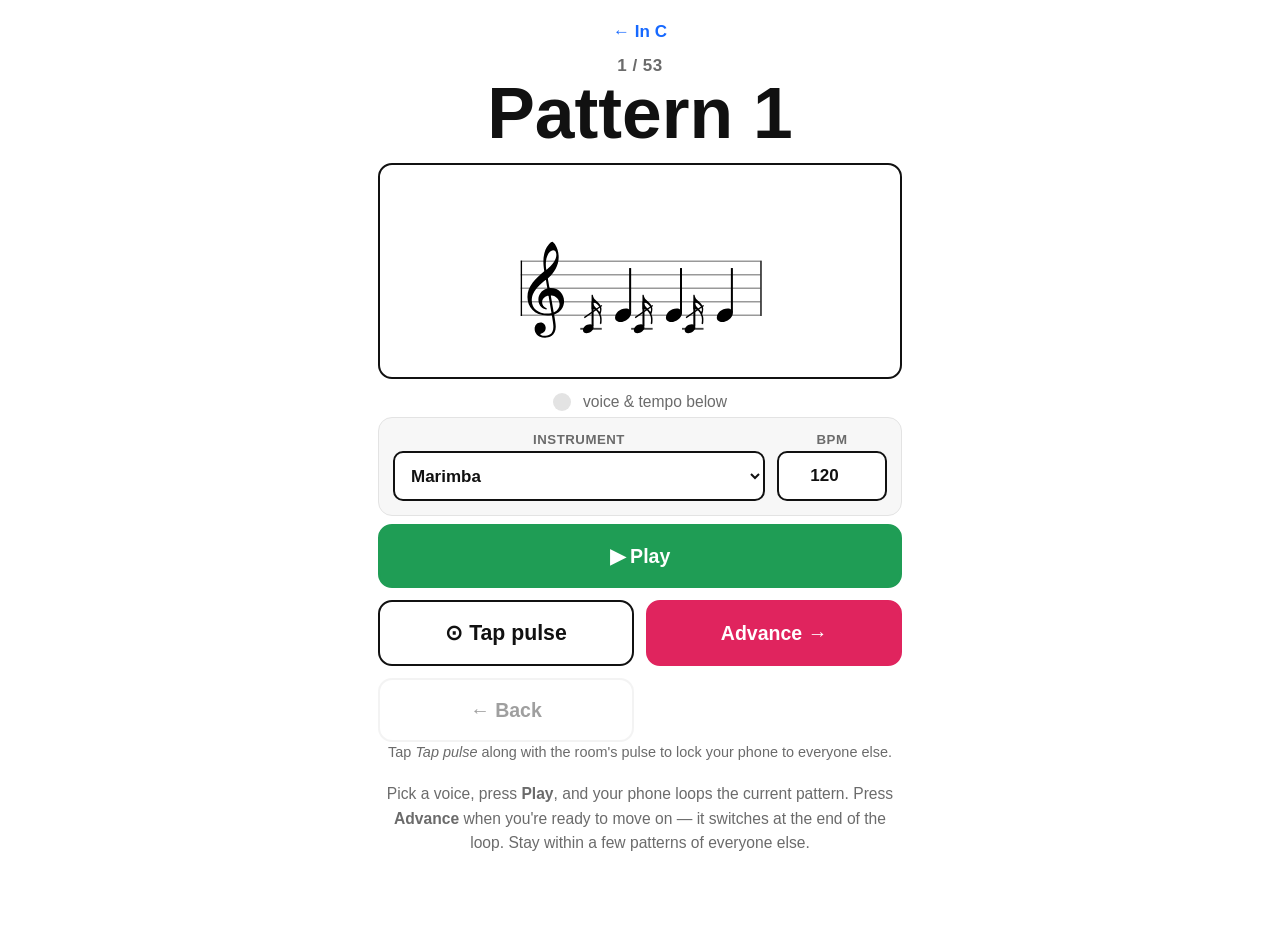
==== player.html @ ad8d4070 "Checkpoint: In C collective performance tool (3 views) Static site for an in-person performance of T" ====
<!doctype html>
<html lang="en">
<head>
  <meta charset="utf-8">
  <meta name="viewport" content="width=device-width, initial-scale=1, viewport-fit=cover">
  <title>In C — Player</title>
  <link rel="stylesheet" href="css/style.css">
</head>
<body>
  <div class="wrap player" style="max-width:560px">
    <a class="backlink" href="index.html">← In C</a>

    <div class="pcount"><span id="pos">1</span> / 53</div>
    <div class="pnum">Pattern <span id="num">1</span></div>

    <div class="stage" id="stage"></div>
    <div class="queued" id="queued">→ advancing at end of this loop</div>
    <div class="endnote" id="endnote">
      <strong>Pattern 53 — the ending.</strong> Stay here and keep looping until the whole ensemble arrives,
      then swell up and down together and drop out when you wish.
    </div>

    <div class="row" style="margin:14px 0 6px">
      <span class="pulse-dot" id="dot"></span>
      <span class="bpm-readout note">voice &amp; tempo below</span>
    </div>

    <div class="controls" style="position:static;justify-content:center">
      <div class="field" style="flex:1">
        <label for="voice">Instrument</label>
        <select id="voice" style="width:100%"></select>
      </div>
      <div class="field">
        <label for="bpm">BPM</label>
        <input id="bpm" type="number" min="20" max="400" step="1" value="120" inputmode="numeric">
      </div>
    </div>

    <div class="player-controls">
      <button id="play" class="go full">▶ Play</button>
      <button id="tap" class="secondary tap-btn">⊙ Tap pulse</button>
      <button id="advance" class="accent">Advance →</button>
      <button id="back" class="ghost">← Back</button>
    </div>
    <div class="tap-hint">Tap <em>Tap pulse</em> along with the room's pulse to lock your phone to everyone else.</div>

    <p class="note" style="margin-top:22px">
      Pick a voice, press <strong>Play</strong>, and your phone loops the current pattern. Press
      <strong>Advance</strong> when you're ready to move on — it switches at the end of the loop. Stay within a
      few patterns of everyone else.
    </p>
  </div>

  <script src="vendor/Tone.js"></script>
  <script src="vendor/vexflow.js"></script>
  <script src="js/score-data.js"></script>
  <script src="js/notation.js"></script>
  <script src="js/audio.js"></script>
  <script src="js/player.js"></script>
</body>
</html>
---- css/style.css ----
/* In C — collective performance tool. Bright, white, high-contrast, large touch targets. */
:root {
  --bg: #ffffff;
  --ink: #111111;
  --muted: #6b6b6b;
  --line: #e3e3e3;
  --accent: #e0245e;      /* active-note / live highlight */
  --accent2: #1769ff;     /* links / actions */
  --good: #1f9d55;
  --panel: #f7f7f7;
  --radius: 14px;
  --maxw: 980px;
  font-size: 17px;
}

* { box-sizing: border-box; }

html, body {
  margin: 0;
  padding: 0;
  background: var(--bg);
  color: var(--ink);
  font-family: -apple-system, BlinkMacSystemFont, "Segoe UI", Roboto, Helvetica, Arial, sans-serif;
  -webkit-text-size-adjust: 100%;
  -webkit-tap-highlight-color: transparent;
}

a { color: var(--accent2); }

.wrap { max-width: var(--maxw); margin: 0 auto; padding: 22px 18px 64px; }

h1, h2, h3 { line-height: 1.15; }
h1 { font-size: 2.1rem; margin: 0 0 4px; letter-spacing: -0.5px; }
.tagline { color: var(--muted); margin: 0 0 26px; font-size: 1.05rem; }

.lead { font-size: 1.05rem; line-height: 1.55; }
p { line-height: 1.55; }

/* Big tappable buttons */
button, .btn {
  font: inherit;
  font-weight: 650;
  border: 2px solid var(--ink);
  background: var(--ink);
  color: #fff;
  border-radius: var(--radius);
  padding: 14px 20px;
  cursor: pointer;
  min-height: 54px;
  -webkit-user-select: none;
  user-select: none;
  transition: transform .04s ease, background .15s ease, opacity .15s ease;
}
button:active, .btn:active { transform: scale(0.98); }
button.secondary, .btn.secondary { background: #fff; color: var(--ink); }
button.ghost { background: #fff; color: var(--ink); border-color: var(--line); }
button:disabled { opacity: .4; cursor: default; }
button.accent { background: var(--accent); border-color: var(--accent); }
button.go { background: var(--good); border-color: var(--good); }

.btn { display: inline-flex; align-items: center; justify-content: center; text-decoration: none; }

/* Home cards */
.cards { display: grid; grid-template-columns: 1fr 1fr; gap: 16px; margin: 26px 0 8px; }
.card {
  border: 2px solid var(--ink);
  border-radius: var(--radius);
  padding: 20px;
  text-decoration: none;
  color: var(--ink);
  display: block;
  background: #fff;
  transition: transform .06s ease, box-shadow .15s ease;
}
.card:hover { transform: translateY(-2px); box-shadow: 0 6px 0 rgba(0,0,0,.06); }
.card h3 { margin: 0 0 6px; font-size: 1.3rem; }
.card p { margin: 0; color: var(--muted); }
.card .kicker { font-size: .8rem; text-transform: uppercase; letter-spacing: 1px; color: var(--accent); font-weight: 700; }
@media (max-width: 640px) { .cards { grid-template-columns: 1fr; } }

/* Instruction prose */
.directions { columns: 2; column-gap: 38px; }
.directions p { break-inside: avoid; }
@media (max-width: 760px) { .directions { columns: 1; } }
.score-thumb { width: 100%; border: 1px solid var(--line); border-radius: 10px; margin: 8px 0 22px; }

.backlink { display: inline-block; margin-bottom: 14px; font-weight: 650; text-decoration: none; }
.note { color: var(--muted); font-size: .92rem; }

/* Control bars */
.controls {
  display: flex; flex-wrap: wrap; align-items: center; gap: 12px;
  background: var(--panel);
  border: 1px solid var(--line);
  border-radius: var(--radius);
  padding: 14px;
  position: sticky; top: 0; z-index: 5;
}
.field { display: flex; flex-direction: column; gap: 4px; }
.field label { font-size: .78rem; text-transform: uppercase; letter-spacing: .5px; color: var(--muted); font-weight: 700; }
input[type="number"] {
  font: inherit; font-weight: 650; width: 110px; padding: 12px; min-height: 50px;
  border: 2px solid var(--ink); border-radius: 10px; text-align: center; background: #fff; color: var(--ink);
}
select {
  font: inherit; font-weight: 650; padding: 12px; min-height: 50px;
  border: 2px solid var(--ink); border-radius: 10px; background: #fff; color: var(--ink);
}
.spacer { flex: 1 1 auto; }

/* ---------- Pulse view (projected full score) ---------- */
.pulse-controls .big { font-size: 1.05rem; }
.pulse-rate { font-variant-numeric: tabular-nums; color: var(--muted); font-weight: 650; }
.score-grid {
  --cell-min: 300px;
  display: grid;
  grid-template-columns: repeat(auto-fill, minmax(var(--cell-min), 1fr));
  gap: 10px 14px;
  margin-top: 18px;
}
.cell { border: 1px solid var(--line); border-radius: 10px; padding: 4px 6px 0; background: #fff; position: relative; }
.cell .num {
  position: absolute; top: 6px; left: 8px;
  font-weight: 800; font-size: .95rem; color: var(--ink);
  font-variant-numeric: tabular-nums;
}
.cell.hue { background: linear-gradient(180deg, #fff, #fbfbff); }
/* vector notation fills its column and stays crisp at any projector size */
.cell svg { display: block; width: 100%; height: auto; }
.scale-row { display:flex; align-items:center; gap:10px; }

/* ---------- Player view ---------- */
.player { text-align: center; }
.pcount { font-size: 1rem; color: var(--muted); font-weight: 700; letter-spacing: .5px; }
.pnum { font-size: 4.2rem; font-weight: 800; line-height: 1; margin: 2px 0 2px; font-variant-numeric: tabular-nums; }
.stage {
  border: 2px solid var(--ink); border-radius: var(--radius);
  padding: 18px 10px; margin: 14px 0; min-height: 150px;
  display: flex; align-items: center; justify-content: center; overflow-x: auto;
  background: #fff;
}
.stage svg { display: block; margin: 0 auto; }

/* active note highlight inside any rendered pattern */
.vf-stavenote.active path { fill: var(--accent) !important; stroke: var(--accent) !important; }

.queued {
  display: none; margin: 6px auto 0; color: var(--good); font-weight: 750;
}
.queued.show { display: block; }

.pulse-dot {
  width: 18px; height: 18px; border-radius: 50%; background: var(--line);
  display: inline-block; vertical-align: middle; transition: background .04s ease, transform .04s ease;
}
.pulse-dot.on { background: var(--accent); transform: scale(1.25); }

.player-controls { display: grid; grid-template-columns: 1fr 1fr; gap: 12px; margin-top: 8px; }
.player-controls .full { grid-column: 1 / -1; }
.player-controls button { width: 100%; font-size: 1.15rem; padding: 18px; min-height: 64px; }
.tap-btn { font-size: 1.25rem !important; }
.tap-hint { font-size: .85rem; color: var(--muted); margin-top: 2px; }

.row { display: flex; gap: 12px; align-items: flex-end; flex-wrap: wrap; justify-content: center; }
.bpm-readout { font-variant-numeric: tabular-nums; }

.endnote {
  margin-top: 16px; padding: 12px; border-radius: 10px; background: #fff7e6;
  border: 1px solid #ffe2a8; color: #7a5a00; font-size: .95rem; display: none;
}
.endnote.show { display: block; }
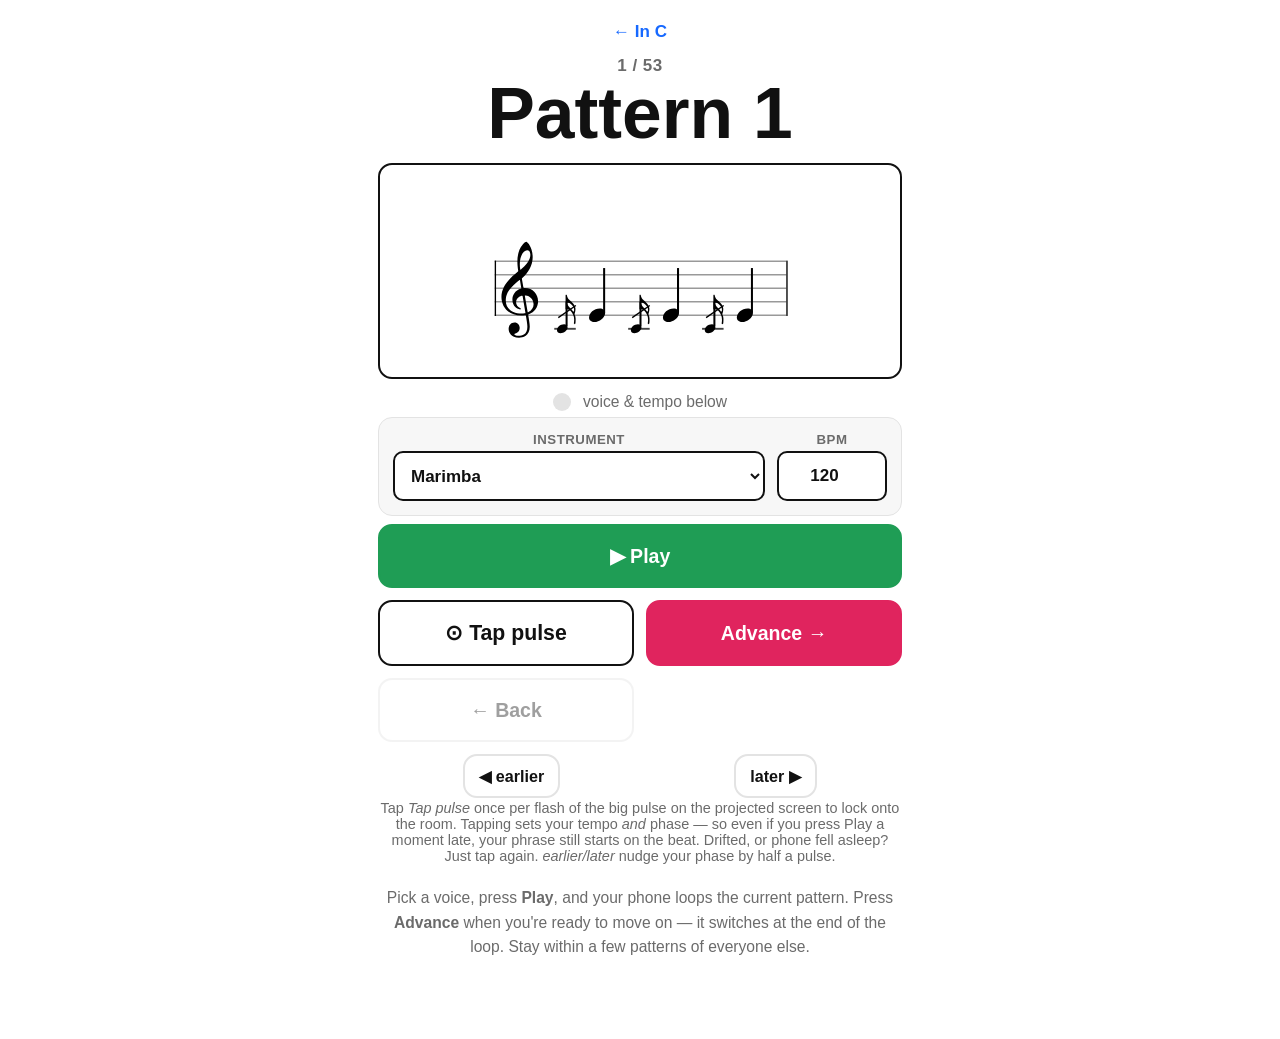
==== commit c038c82b: "Friendlier index, notation fixes, grid-lock sync, visual metronome - index: hero, action cards, numb" ====
--- a/player.html
+++ b/player.html
@@ -42,7 +42,18 @@
       <button id="advance" class="accent">Advance →</button>
       <button id="back" class="ghost">← Back</button>
     </div>
-    <div class="tap-hint">Tap <em>Tap pulse</em> along with the room's pulse to lock your phone to everyone else.</div>
+
+    <div class="sync-row">
+      <button id="nudgeBack" class="ghost mini">◀ earlier</button>
+      <span id="syncStatus" class="note"></span>
+      <button id="nudgeFwd" class="ghost mini">later ▶</button>
+    </div>
+    <div class="tap-hint">
+      Tap <em>Tap pulse</em> once per flash of the big pulse on the projected screen to lock onto the room.
+      Tapping sets your tempo <em>and</em> phase — so even if you press Play a moment late, your phrase still
+      starts on the beat. Drifted, or phone fell asleep? Just tap again. <em>earlier/later</em> nudge your phase
+      by half a pulse.
+    </div>
 
     <p class="note" style="margin-top:22px">
       Pick a voice, press <strong>Play</strong>, and your phone loops the current pattern. Press
--- a/css/style.css
+++ b/css/style.css
@@ -28,6 +28,60 @@
 a { color: var(--accent2); }
 
 .wrap { max-width: var(--maxw); margin: 0 auto; padding: 22px 18px 64px; }
+
+/* ---------- Home / index ---------- */
+.home { max-width: 860px; }
+.hero {
+  text-align: center;
+  padding: 30px 20px 26px;
+  margin: 6px 0 8px;
+  background:
+    radial-gradient(120% 90% at 50% -20%, #fff5f8 0%, #ffffff 60%);
+  border: 1px solid var(--line);
+  border-radius: 22px;
+}
+.hero .mark {
+  font-size: clamp(3.4rem, 12vw, 6rem);
+  font-weight: 850;
+  letter-spacing: -2px;
+  line-height: 1;
+  margin: 0;
+}
+.hero .mark .c { color: var(--accent); }
+.hero .by { color: var(--muted); font-weight: 650; margin: 10px 0 0; font-size: 1.05rem; }
+.hero .intro {
+  max-width: 620px; margin: 16px auto 0; font-size: 1.08rem; line-height: 1.55; color: #2a2a2a;
+}
+
+.section { margin-top: 40px; }
+.section > h2 {
+  font-size: 1.5rem; margin: 0 0 14px; display: inline-block;
+  padding-bottom: 4px; border-bottom: 3px solid var(--accent);
+}
+
+.steps { list-style: none; padding: 0; margin: 0; display: grid; gap: 12px; }
+.steps li {
+  display: flex; gap: 14px; align-items: flex-start;
+  background: var(--panel); border: 1px solid var(--line); border-radius: 12px; padding: 14px 16px;
+}
+.steps .n {
+  flex: 0 0 auto; width: 30px; height: 30px; border-radius: 50%;
+  background: var(--ink); color: #fff; font-weight: 800; font-size: .95rem;
+  display: flex; align-items: center; justify-content: center;
+}
+.steps .t { line-height: 1.5; }
+.callout {
+  margin-top: 16px; background: #f0f7ff; border: 1px solid #cfe2ff;
+  border-radius: 12px; padding: 14px 16px; color: #234; line-height: 1.5;
+}
+.credits-box {
+  background: linear-gradient(180deg, #fffdfa, #fff7ef);
+  border: 1px solid #ffe2c4; border-radius: 16px; padding: 20px 22px;
+}
+.directions-panel {
+  background: #fcfbf8; border: 1px solid #ece7dc; border-radius: 16px;
+  padding: 22px 24px; margin-top: 8px;
+}
 
 h1, h2, h3 { line-height: 1.15; }
 h1 { font-size: 2.1rem; margin: 0 0 4px; letter-spacing: -0.5px; }
@@ -79,8 +133,9 @@
 @media (max-width: 640px) { .cards { grid-template-columns: 1fr; } }
 
 /* Instruction prose */
-.directions { columns: 2; column-gap: 38px; }
+.directions { columns: 2; column-gap: 38px; font-family: Georgia, "Times New Roman", serif; color: #2b2b2b; }
 .directions p { break-inside: avoid; }
+.directions p:first-child { margin-top: 0; }
 @media (max-width: 760px) { .directions { columns: 1; } }
 .score-thumb { width: 100%; border: 1px solid var(--line); border-radius: 10px; margin: 8px 0 22px; }
 
@@ -111,22 +166,42 @@
 /* ---------- Pulse view (projected full score) ---------- */
 .pulse-controls .big { font-size: 1.05rem; }
 .pulse-rate { font-variant-numeric: tabular-nums; color: var(--muted); font-weight: 650; }
+
+/* Big visual metronome — the shared sync target everyone taps to. */
+.metro { display: flex; align-items: center; gap: 14px; }
+.beat-orb {
+  width: 84px; height: 84px; border-radius: 50%;
+  background: #e9e9e9; flex: 0 0 auto;
+  box-shadow: 0 0 0 0 rgba(224, 36, 94, 0);
+  transition: transform .05s ease-out, background .05s ease-out, box-shadow .28s ease-out;
+}
+.beat-orb.flash {
+  background: var(--accent);
+  transform: scale(1.14);
+  box-shadow: 0 0 64px 14px rgba(224, 36, 94, .45);
+}
+.metro-label { font-size: .78rem; text-transform: uppercase; letter-spacing: .5px; color: var(--muted); font-weight: 700; }
+/* Flowing layout that preserves each pattern's intrinsic, beat-proportional
+   width — like the original printed score sheet. Long patterns (e.g. 35) cap to
+   the row width; everything else keeps true proportional spacing. */
 .score-grid {
-  --cell-min: 300px;
-  display: grid;
-  grid-template-columns: repeat(auto-fill, minmax(var(--cell-min), 1fr));
-  gap: 10px 14px;
+  display: flex;
+  flex-wrap: wrap;
+  align-items: flex-start;
+  gap: 14px 16px;
   margin-top: 18px;
 }
-.cell { border: 1px solid var(--line); border-radius: 10px; padding: 4px 6px 0; background: #fff; position: relative; }
+.cell {
+  border: 1px solid var(--line); border-radius: 10px;
+  padding: 6px 10px 8px; background: #fff;
+  max-width: 100%;
+}
 .cell .num {
-  position: absolute; top: 6px; left: 8px;
-  font-weight: 800; font-size: .95rem; color: var(--ink);
-  font-variant-numeric: tabular-nums;
-}
-.cell.hue { background: linear-gradient(180deg, #fff, #fbfbff); }
-/* vector notation fills its column and stays crisp at any projector size */
-.cell svg { display: block; width: 100%; height: auto; }
+  font-weight: 800; font-size: .9rem; color: var(--ink);
+  font-variant-numeric: tabular-nums; margin: 0 0 1px 4px;
+}
+.cell.hue { background: linear-gradient(180deg, #fff, #fbf7ff); border-color: #ecd9ff; }
+.cell svg { display: block; max-width: 100%; height: auto; }
 .scale-row { display:flex; align-items:center; gap:10px; }
 
 /* ---------- Player view ---------- */
@@ -164,6 +239,12 @@
 .row { display: flex; gap: 12px; align-items: flex-end; flex-wrap: wrap; justify-content: center; }
 .bpm-readout { font-variant-numeric: tabular-nums; }
 
+.sync-row { display: flex; align-items: center; justify-content: center; gap: 12px; margin-top: 12px; min-height: 30px; }
+button.mini { min-height: 44px; padding: 9px 14px; font-size: .95rem; white-space: nowrap; }
+#syncStatus { min-width: 150px; text-align: center; }
+#syncStatus.queued-resync { color: var(--good); font-weight: 750; }
+#syncStatus.wake { color: var(--accent); font-weight: 750; }
+
 .endnote {
   margin-top: 16px; padding: 12px; border-radius: 10px; background: #fff7e6;
   border: 1px solid #ffe2a8; color: #7a5a00; font-size: .95rem; display: none;
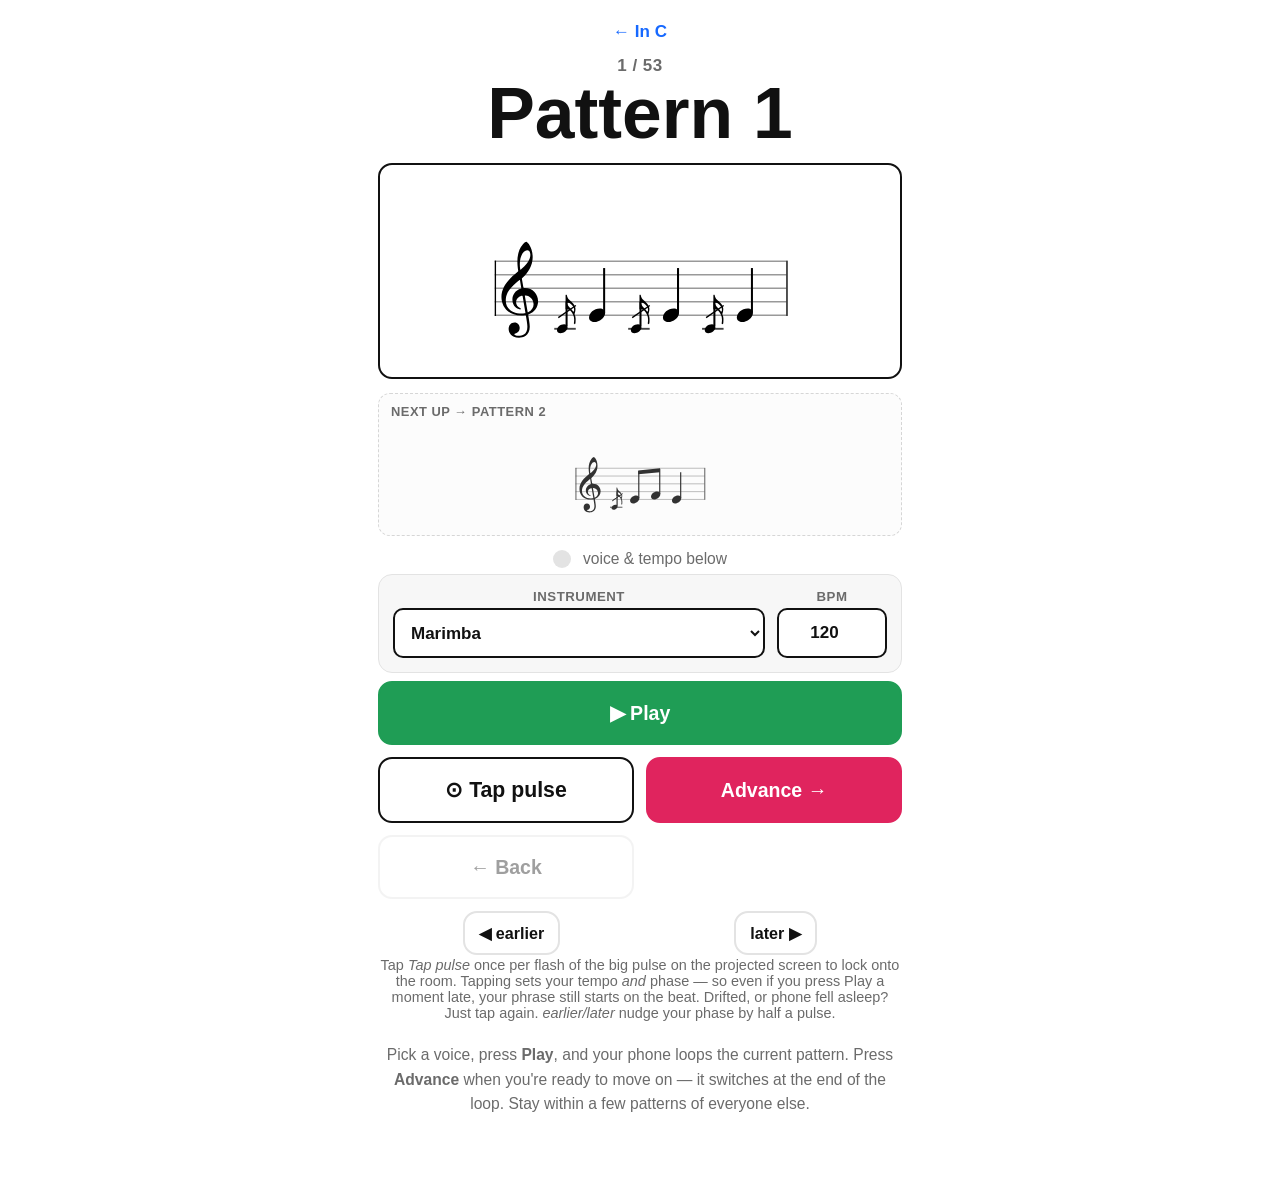
==== commit ecc831a1: "Full-screen projected score, score-only player mode, next-phrase preview - pulse: full-viewport layo" ====
--- a/player.html
+++ b/player.html
@@ -4,7 +4,7 @@
   <meta charset="utf-8">
   <meta name="viewport" content="width=device-width, initial-scale=1, viewport-fit=cover">
   <title>In C — Player</title>
-  <link rel="stylesheet" href="css/style.css">
+  <link rel="stylesheet" href="css/style.css?v=2">
 </head>
 <body>
   <div class="wrap player" style="max-width:560px">
@@ -15,6 +15,12 @@
 
     <div class="stage" id="stage"></div>
     <div class="queued" id="queued">→ advancing at end of this loop</div>
+
+    <div class="next-preview" id="nextPreview">
+      <div class="next-label" id="nextLabel">Next up →</div>
+      <div class="next-stage" id="nextStage"></div>
+    </div>
+
     <div class="endnote" id="endnote">
       <strong>Pattern 53 — the ending.</strong> Stay here and keep looping until the whole ensemble arrives,
       then swell up and down together and drop out when you wish.
@@ -64,9 +70,9 @@
 
   <script src="vendor/Tone.js"></script>
   <script src="vendor/vexflow.js"></script>
-  <script src="js/score-data.js"></script>
-  <script src="js/notation.js"></script>
-  <script src="js/audio.js"></script>
-  <script src="js/player.js"></script>
+  <script src="js/score-data.js?v=2"></script>
+  <script src="js/notation.js?v=2"></script>
+  <script src="js/audio.js?v=2"></script>
+  <script src="js/player.js?v=2"></script>
 </body>
 </html>
--- a/css/style.css
+++ b/css/style.css
@@ -250,3 +250,26 @@
   border: 1px solid #ffe2a8; color: #7a5a00; font-size: .95rem; display: none;
 }
 .endnote.show { display: block; }
+
+/* Next-phrase preview — see what you'll advance into */
+.next-preview {
+  margin-top: 14px; padding: 10px 12px; border: 1px dashed #d6d6d6; border-radius: 12px;
+  background: #fcfcfc;
+}
+.next-label {
+  font-size: .76rem; text-transform: uppercase; letter-spacing: .5px; color: var(--muted);
+  font-weight: 700; margin-bottom: 4px; text-align: left;
+}
+.next-stage { overflow-x: auto; opacity: .8; }
+.next-stage svg { display: block; margin: 0 auto; }
+.next-preview.last { border-style: solid; background: #fff7e6; border-color: #ffe2a8; }
+.next-preview.last .next-label { color: #7a5a00; }
+
+/* ---------- Pulse view: full-screen projected score ---------- */
+.pulse-page {
+  height: 100vh; height: 100dvh; max-width: none;
+  display: flex; flex-direction: column; padding: 8px 12px 10px;
+}
+.pulse-page .controls { position: static; flex: 0 0 auto; }
+.score-area { flex: 1 1 auto; min-height: 0; overflow: auto; margin-top: 8px; }
+.score-area .score-grid { margin-top: 0; justify-content: center; align-content: flex-start; }
